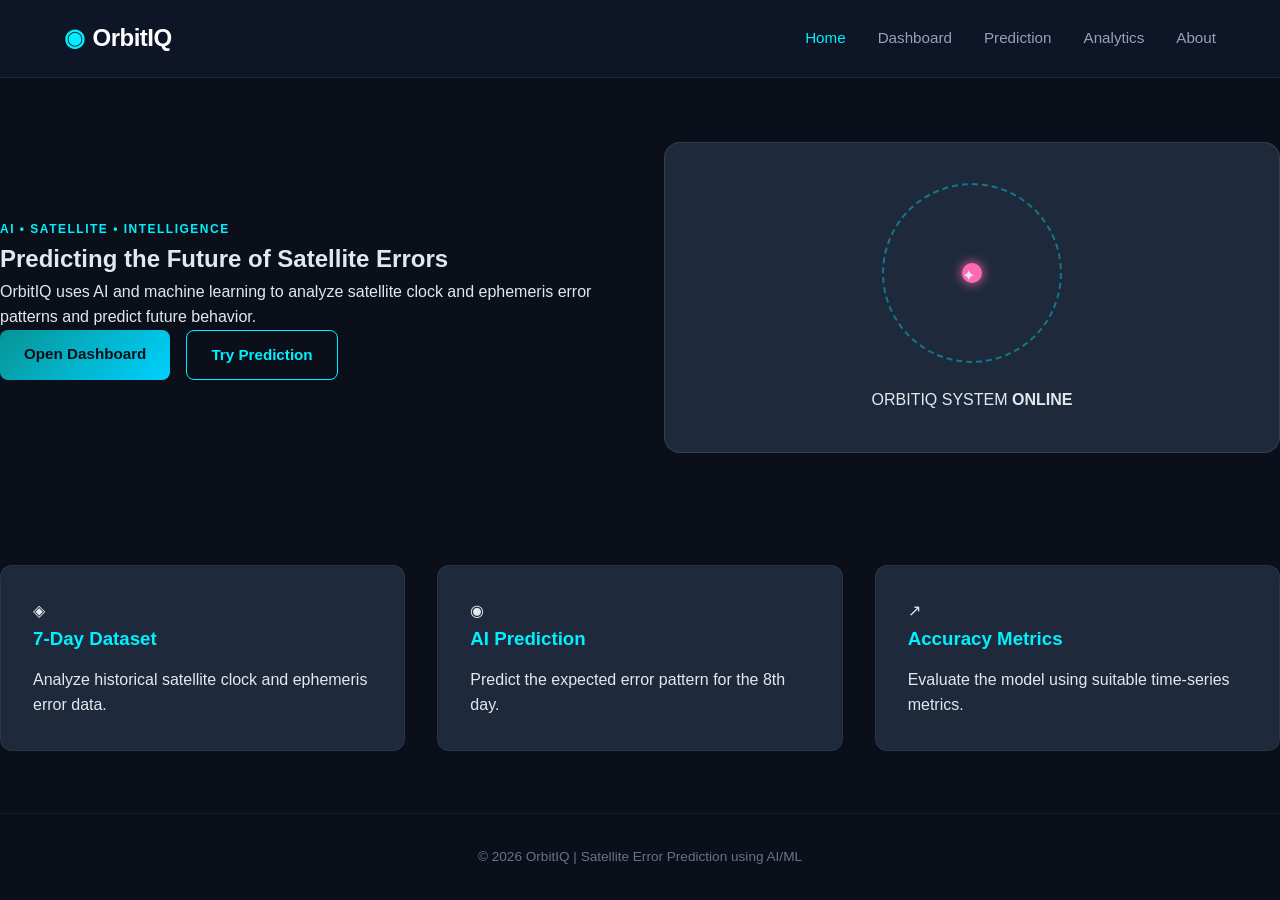
==== templates/index.html @ 2bd2ba70 "Initial commit" ====
<!DOCTYPE html>
<html lang="en">
<head>
    <meta charset="UTF-8">
    <meta name="viewport" content="width=device-width, initial-scale=1.0">

    <title>OrbitIQ | Satellite Intelligence</title>

    <link rel="stylesheet" href="/static/style.css">
</head>

<body>

<header class="navbar">

    <div class="logo">
        <span>◉</span> OrbitIQ
    </div>

    <nav>
        <a href="/" class="active">Home</a>
        <a href="dashboard.html">Dashboard</a>
        <a href="prediction.html">Prediction</a>
        <a href="analytics.html">Analytics</a>
        <a href="about.html">About</a>
    </nav>

</header>


<main>

<section class="hero">

    <div class="hero-content">

        <p class="tag">AI • SATELLITE • INTELLIGENCE</p>

        <h1>
            Predicting the
            <span>Future</span>
            of Satellite Errors
        </h1>

        <p class="hero-text">
            OrbitIQ uses AI and machine learning to analyze satellite
            clock and ephemeris error patterns and predict future behavior.
        </p>

        <div class="hero-buttons">

            <a href="dashboard.html" class="btn primary-btn">
                Open Dashboard
            </a>

            <a href="prediction.html" class="btn secondary-btn">
                Try Prediction
            </a>

        </div>

    </div>


    <div class="orbit-card">

        <div class="orbit-circle">
            <div class="satellite">✦</div>
        </div>

        <div class="orbit-info">
            <span>ORBITIQ SYSTEM</span>
            <strong>ONLINE</strong>
        </div>

    </div>

</section>


<section class="features">

    <div class="feature-card pink">
        <div class="feature-icon">◈</div>
        <h3>7-Day Dataset</h3>
        <p>
            Analyze historical satellite clock and ephemeris error data.
        </p>
    </div>

    <div class="feature-card teal">
        <div class="feature-icon">◉</div>
        <h3>AI Prediction</h3>
        <p>
            Predict the expected error pattern for the 8th day.
        </p>
    </div>

    <div class="feature-card cyan">
        <div class="feature-icon">↗</div>
        <h3>Accuracy Metrics</h3>
        <p>
            Evaluate the model using suitable time-series metrics.
        </p>
    </div>

</section>

</main>


<footer>
    <p>© 2026 OrbitIQ | Satellite Error Prediction using AI/ML</p>
</footer>


<script src="/static/script.js"></script>

</body>
</html>
---- static/style.css ----
* {
    margin: 0;
    padding: 0;
    box-sizing: border-box;
    font-family: 'Inter', -apple-system, BlinkMacSystemFont, "Segoe UI", Roboto, sans-serif;
}

body {
    background-color: #0b0f19;
    color: #e2e8f0;
    min-height: 100vh;
    display: flex;
    flex-direction: column;
    line-height: 1.6;
}

/* Navbar */
.navbar {
    display: flex;
    justify-content: space-between;
    align-items: center;
    padding: 1.2rem 4rem;
    background: rgba(15, 23, 42, 0.85);
    backdrop-filter: blur(12px);
    border-bottom: 1px solid rgba(255, 255, 255, 0.08);
    position: sticky;
    top: 0;
    z-index: 1000;
}

.logo {
    font-size: 1.5rem;
    font-weight: 800;
    color: #ffffff;
    letter-spacing: -0.5px;
    display: flex;
    align-items: center;
    gap: 8px;
}

.logo span {
    color: #00F0FF;
}

nav {
    display: flex;
    gap: 2rem;
}

nav a {
    color: #94a3b8;
    text-decoration: none;
    font-weight: 500;
    font-size: 0.95rem;
    transition: all 0.3s ease;
}

nav a:hover, nav a.active {
    color: #00F0FF;
}

/* Layout */
.page {
    flex: 1;
    max-width: 1200px;
    width: 100%;
    margin: 0 auto;
    padding: 2.5rem 2rem;
}

.page-heading {
    margin-bottom: 2.5rem;
}

.page-heading h1 {
    font-size: 2.2rem;
    font-weight: 700;
    color: #ffffff;
    margin: 0.3rem 0;
}

.page-heading p {
    color: #94a3b8;
    font-size: 1rem;
}

.tag {
    display: inline-block;
    font-size: 0.75rem;
    font-weight: 700;
    letter-spacing: 1.5px;
    color: #00F0FF;
    text-transform: uppercase;
}

/* Landing / Hero Section */
.hero {
    display: grid;
    grid-template-columns: 1fr 1fr;
    gap: 3rem;
    align-items: center;
    padding: 4rem 0;
}

.hero-text h1 {
    font-size: 3rem;
    line-height: 1.2;
    margin: 1rem 0;
    font-weight: 800;
}

.hero-text h1 span {
    color: #00F0FF;
}

.hero-text p {
    font-size: 1.1rem;
    color: #94a3b8;
    margin-bottom: 2rem;
}

.hero-buttons {
    display: flex;
    gap: 1rem;
}

.orbit-card {
    background: #1e293b;
    border: 1px solid rgba(255, 255, 255, 0.1);
    border-radius: 16px;
    padding: 2.5rem;
    display: flex;
    flex-direction: column;
    align-items: center;
    position: relative;
    overflow: hidden;
}

.orbit-circle {
    width: 180px;
    height: 180px;
    border: 2px dashed rgba(0, 240, 255, 0.4);
    border-radius: 50%;
    display: flex;
    justify-content: center;
    align-items: center;
    position: relative;
    margin-bottom: 1.5rem;
    animation: rotate 20s linear infinite;
}

@keyframes rotate {
    from { transform: rotate(0deg); }
    to { transform: rotate(360deg); }
}

.satellite {
    width: 20px;
    height: 20px;
    background: #FF69B4;
    border-radius: 50%;
    box-shadow: 0 0 12px #FF69B4;
}

.orbit-info {
    text-align: center;
}

.features {
    display: grid;
    grid-template-columns: repeat(auto-fit, minmax(280px, 1fr));
    gap: 2rem;
    margin-top: 3rem;
}

.feature-card {
    background: #1e293b;
    border: 1px solid rgba(255, 255, 255, 0.05);
    border-radius: 12px;
    padding: 2rem;
    transition: transform 0.3s ease;
}

.feature-card:hover {
    transform: translateY(-4px);
}

.feature-card h3 {
    color: #00F0FF;
    margin-bottom: 0.8rem;
}

/* Statistics Grid */
.stats {
    display: grid;
    grid-template-columns: repeat(auto-fit, minmax(220px, 1fr));
    gap: 1.5rem;
    margin-bottom: 2.5rem;
}

.stat-card {
    background: #1e293b;
    border-radius: 12px;
    padding: 1.5rem;
    border: 1px solid rgba(255, 255, 255, 0.05);
    display: flex;
    flex-direction: column;
}

.stat-card span {
    font-size: 0.75rem;
    font-weight: 700;
    letter-spacing: 1px;
    color: #94a3b8;
}

.stat-card strong {
    font-size: 1.8rem;
    font-weight: 800;
    margin: 0.4rem 0;
}

.stat-card p {
    font-size: 0.85rem;
    color: #64748b;
}

.stat-card.pink strong { color: #FF69B4; }
.stat-card.teal strong { color: #069494; }
.stat-card.cyan strong { color: #00F0FF; }
.stat-card.white-card strong { color: #ffffff; }

/* Panels & Content Containers */
.panel {
    background: #1e293b;
    border: 1px solid rgba(255, 255, 255, 0.05);
    border-radius: 12px;
    padding: 1.8rem;
    box-shadow: 0 4px 20px rgba(0, 0, 0, 0.2);
}

.panel h2 {
    font-size: 1.25rem;
    font-weight: 600;
    color: #ffffff;
    margin-bottom: 1.2rem;
}

.about-grid {
    display: grid;
    grid-template-columns: 1fr 1fr;
    gap: 1.5rem;
    margin-top: 1.5rem;
}

.pink-panel {
    border-left: 4px solid #FF69B4;
}

.teal-panel {
    border-left: 4px solid #069494;
}

/* Dashboard & Analytics */
.dashboard-grid {
    display: grid;
    grid-template-columns: 2fr 1fr;
    gap: 1.5rem;
}

.status {
    display: flex;
    align-items: center;
    gap: 12px;
    padding: 0.8rem 0;
    border-bottom: 1px solid rgba(255, 255, 255, 0.05);
    color: #cbd5e1;
}

.status:last-child {
    border-bottom: none;
}

.status-dot {
    width: 10px;
    height: 10px;
    background-color: #00ff88;
    border-radius: 50%;
    box-shadow: 0 0 8px #00ff88;
}

.fake-chart, .analytics-chart {
    height: 220px;
    background: rgba(15, 23, 42, 0.6);
    border-radius: 8px;
    border: 1px dashed rgba(255, 255, 255, 0.1);
    display: flex;
    flex-direction: column;
    justify-content: flex-end;
    padding: 1.5rem;
    position: relative;
}

.prediction-container {
    display: grid;
    grid-template-columns: 1fr 1fr;
    gap: 1.5rem;
}

/* Form Elements */
form label {
    display: block;
    font-size: 0.9rem;
    font-weight: 600;
    color: #cbd5e1;
    margin: 1rem 0 0.4rem 0;
}

form label:first-of-type {
    margin-top: 0;
}

input[type="text"], select {
    width: 100%;
    padding: 14px 16px;
    border: 2px solid #069494;
    border-radius: 8px;
    font-size: 0.95rem;
    background: #0f172a;
    color: #ffffff;
    outline: none;
    transition: border-color 0.3s ease;
}

input[type="text"]:focus, select:focus {
    border-color: #00F0FF;
    box-shadow: 0 0 10px rgba(0, 240, 255, 0.2);
}

/* Buttons */
.btn {
    display: inline-block;
    padding: 12px 24px;
    border-radius: 8px;
    font-weight: 600;
    font-size: 0.95rem;
    cursor: pointer;
    border: none;
    transition: all 0.3s ease;
    text-align: center;
    text-decoration: none;
}

.primary-btn {
    background: linear-gradient(135deg, #069494, #00d2ff);
    color: #0b0f19;
    font-weight: 700;
}

.primary-btn:hover {
    opacity: 0.9;
    transform: translateY(-1px);
    box-shadow: 0 4px 12px rgba(0, 240, 255, 0.3);
}

.secondary-btn {
    background: transparent;
    border: 1px solid #00F0FF;
    color: #00F0FF;
}

.secondary-btn:hover {
    background: rgba(0, 240, 255, 0.1);
}

/* Footer */
footer {
    text-align: center;
    padding: 2rem;
    border-top: 1px solid rgba(255, 255, 255, 0.05);
    color: #64748b;
    font-size: 0.85rem;
    margin-top: auto;
}

/* Responsive Rules */
@media (max-width: 850px) {
    .navbar {
        padding: 1rem 1.5rem;
    }

    .hero,
    .dashboard-grid,
    .prediction-container,
    .about-grid {
        grid-template-columns: 1fr;
    }

    .page {
        padding: 1.5rem 1rem;
    }
}
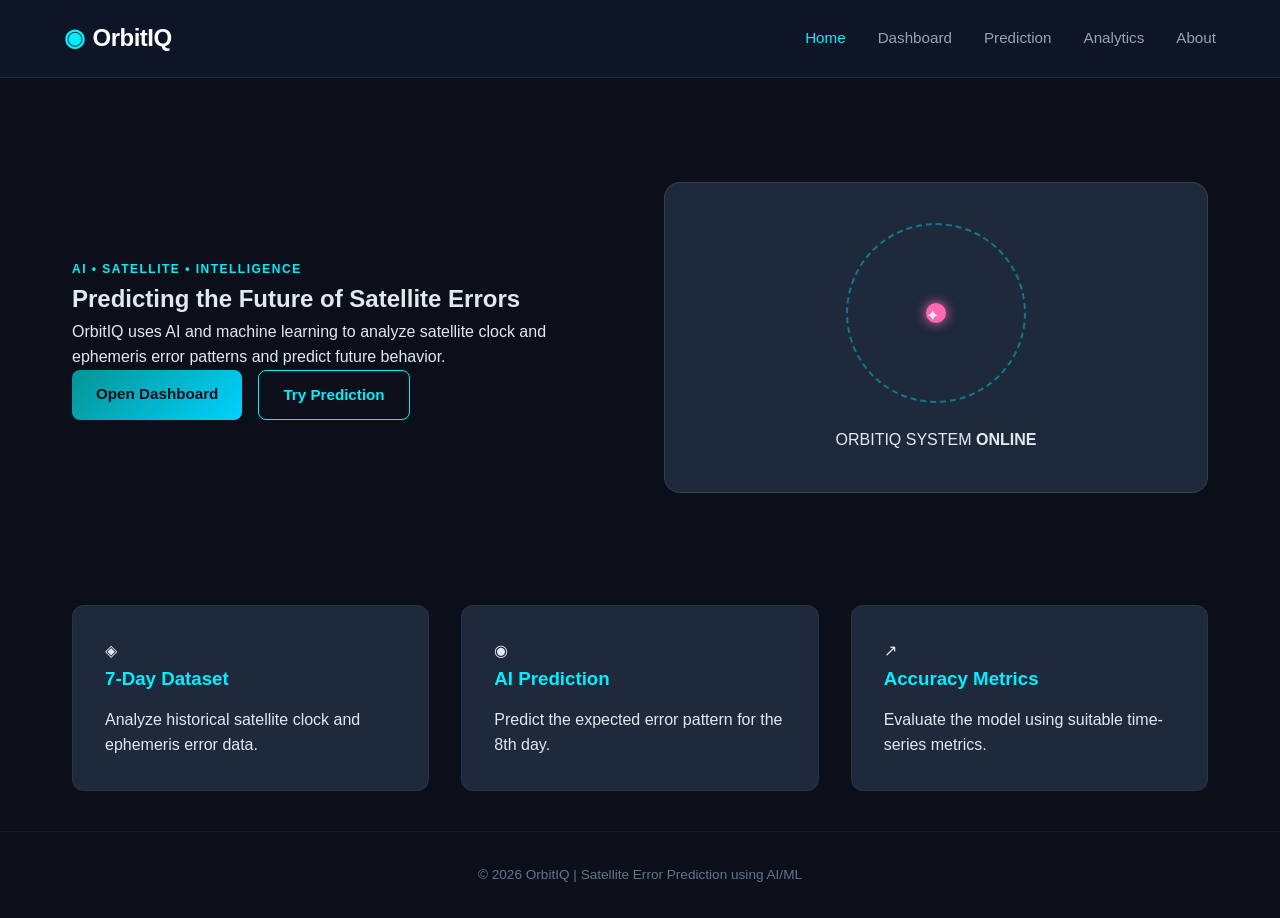
==== commit d19d4654: "final changes" ====
--- a/templates/index.html
+++ b/templates/index.html
@@ -3,20 +3,15 @@
 <head>
     <meta charset="UTF-8">
     <meta name="viewport" content="width=device-width, initial-scale=1.0">
-
     <title>OrbitIQ | Satellite Intelligence</title>
-
     <link rel="stylesheet" href="/static/style.css">
 </head>
-
 <body>
 
 <header class="navbar">
-
     <div class="logo">
         <span>◉</span> OrbitIQ
     </div>
-
     <nav>
         <a href="/" class="active">Home</a>
         <a href="dashboard.html">Dashboard</a>
@@ -24,97 +19,73 @@
         <a href="analytics.html">Analytics</a>
         <a href="about.html">About</a>
     </nav>
-
 </header>
 
-
-<main>
-
-<section class="hero">
-
-    <div class="hero-content">
-
-        <p class="tag">AI • SATELLITE • INTELLIGENCE</p>
-
-        <h1>
-            Predicting the
-            <span>Future</span>
-            of Satellite Errors
-        </h1>
-
-        <p class="hero-text">
-            OrbitIQ uses AI and machine learning to analyze satellite
-            clock and ephemeris error patterns and predict future behavior.
-        </p>
-
-        <div class="hero-buttons">
-
-            <a href="dashboard.html" class="btn primary-btn">
-                Open Dashboard
-            </a>
-
-            <a href="prediction.html" class="btn secondary-btn">
-                Try Prediction
-            </a>
-
+<main class="page">
+    <section class="hero">
+        <div class="hero-content">
+            <p class="tag">AI • SATELLITE • INTELLIGENCE</p>
+            <h1>
+                Predicting the
+                <span>Future</span>
+                of Satellite Errors
+            </h1>
+            <p class="hero-text">
+                OrbitIQ uses AI and machine learning to analyze satellite
+                clock and ephemeris error patterns and predict future behavior.
+            </p>
+            <div class="hero-buttons">
+                <a href="dashboard.html" class="btn primary-btn">
+                    Open Dashboard
+                </a>
+                <a href="prediction.html" class="btn secondary-btn">
+                    Try Prediction
+                </a>
+            </div>
         </div>
 
-    </div>
+        <div class="orbit-card">
+            <div class="orbit-circle">
+                <div class="satellite">✦</div>
+            </div>
+            <div class="orbit-info">
+                <span>ORBITIQ SYSTEM</span>
+                <strong>ONLINE</strong>
+            </div>
+        </div>
+    </section>
 
-
-    <div class="orbit-card">
-
-        <div class="orbit-circle">
-            <div class="satellite">✦</div>
+    <section class="features">
+        <div class="feature-card pink">
+            <div class="feature-icon">◈</div>
+            <h3>7-Day Dataset</h3>
+            <p>
+                Analyze historical satellite clock and ephemeris error data.
+            </p>
         </div>
 
-        <div class="orbit-info">
-            <span>ORBITIQ SYSTEM</span>
-            <strong>ONLINE</strong>
+        <div class="feature-card teal">
+            <div class="feature-icon">◉</div>
+            <h3>AI Prediction</h3>
+            <p>
+                Predict the expected error pattern for the 8th day.
+            </p>
         </div>
 
-    </div>
-
-</section>
-
-
-<section class="features">
-
-    <div class="feature-card pink">
-        <div class="feature-icon">◈</div>
-        <h3>7-Day Dataset</h3>
-        <p>
-            Analyze historical satellite clock and ephemeris error data.
-        </p>
-    </div>
-
-    <div class="feature-card teal">
-        <div class="feature-icon">◉</div>
-        <h3>AI Prediction</h3>
-        <p>
-            Predict the expected error pattern for the 8th day.
-        </p>
-    </div>
-
-    <div class="feature-card cyan">
-        <div class="feature-icon">↗</div>
-        <h3>Accuracy Metrics</h3>
-        <p>
-            Evaluate the model using suitable time-series metrics.
-        </p>
-    </div>
-
-</section>
-
+        <div class="feature-card cyan">
+            <div class="feature-icon">↗</div>
+            <h3>Accuracy Metrics</h3>
+            <p>
+                Evaluate the model using suitable time-series metrics.
+            </p>
+        </div>
+    </section>
 </main>
-
 
 <footer>
     <p>© 2026 OrbitIQ | Satellite Error Prediction using AI/ML</p>
 </footer>
 
-
 <script src="/static/script.js"></script>
-
 </body>
 </html>
